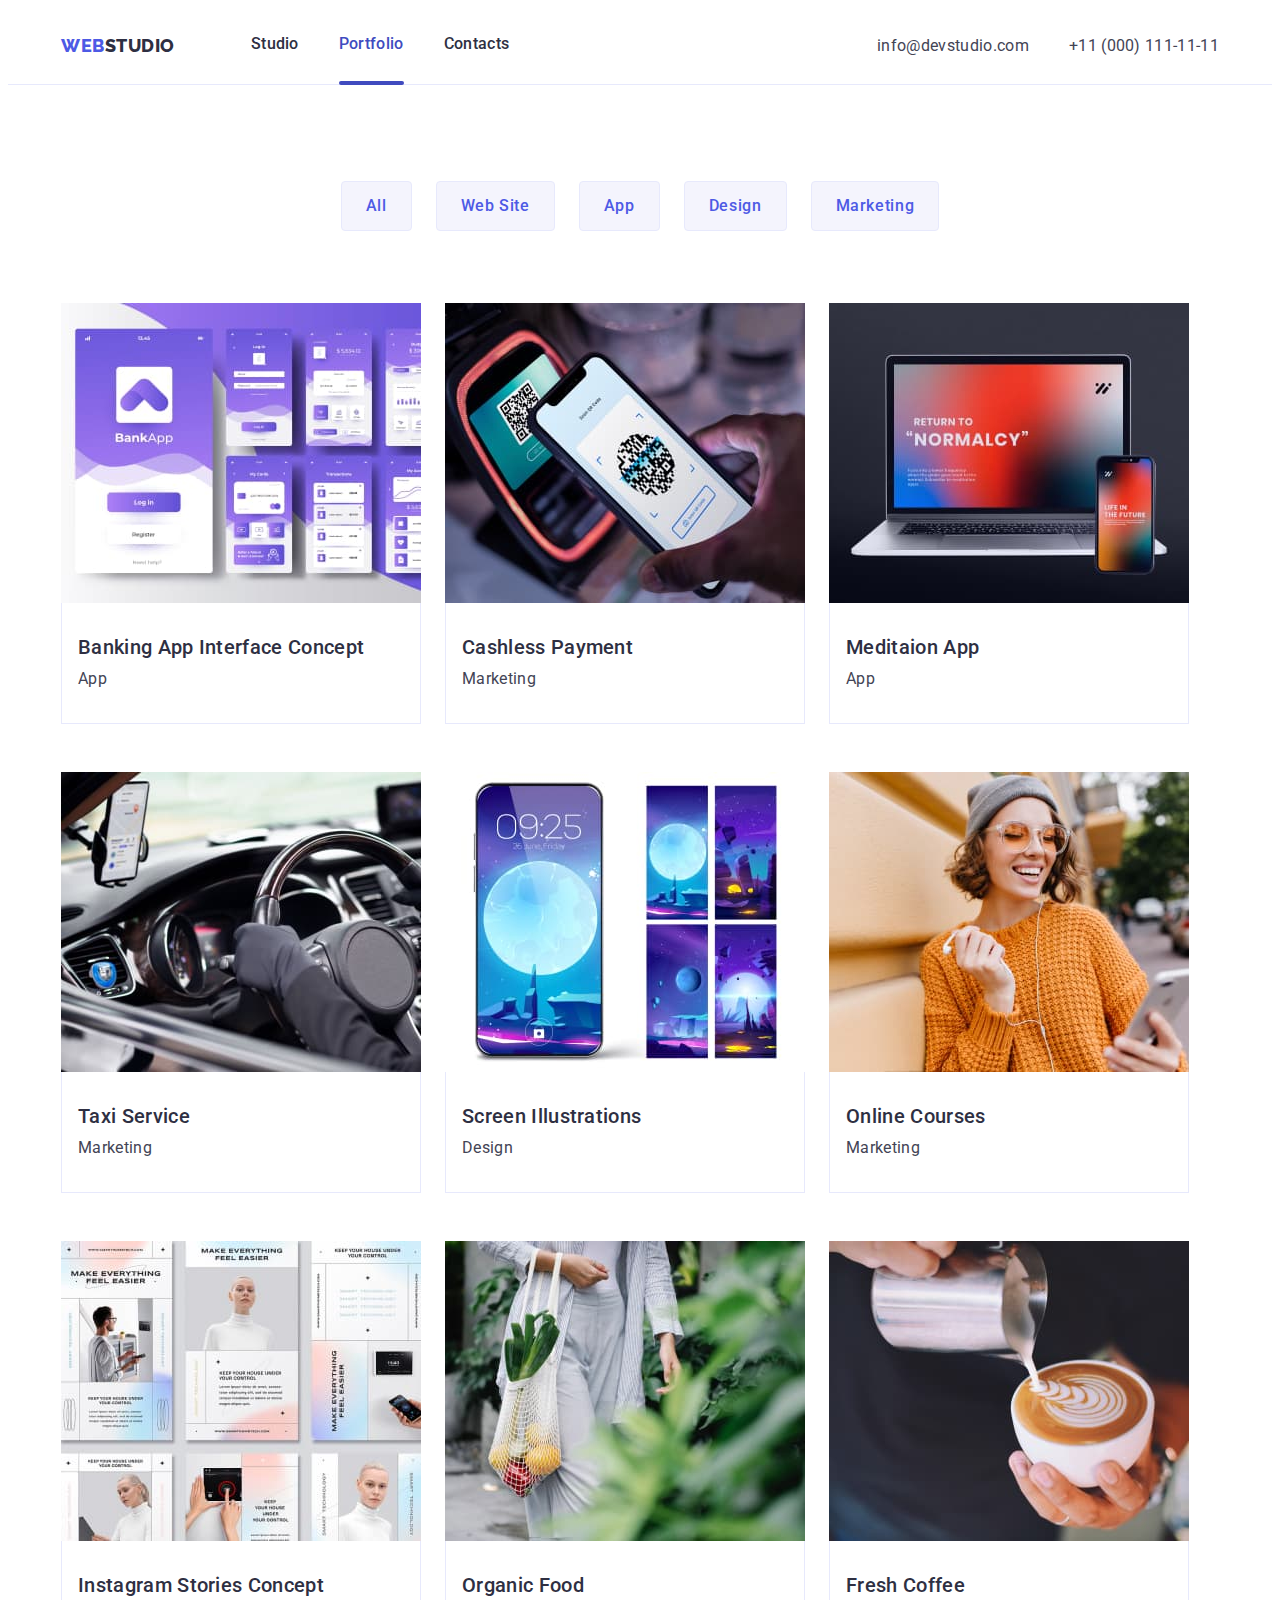
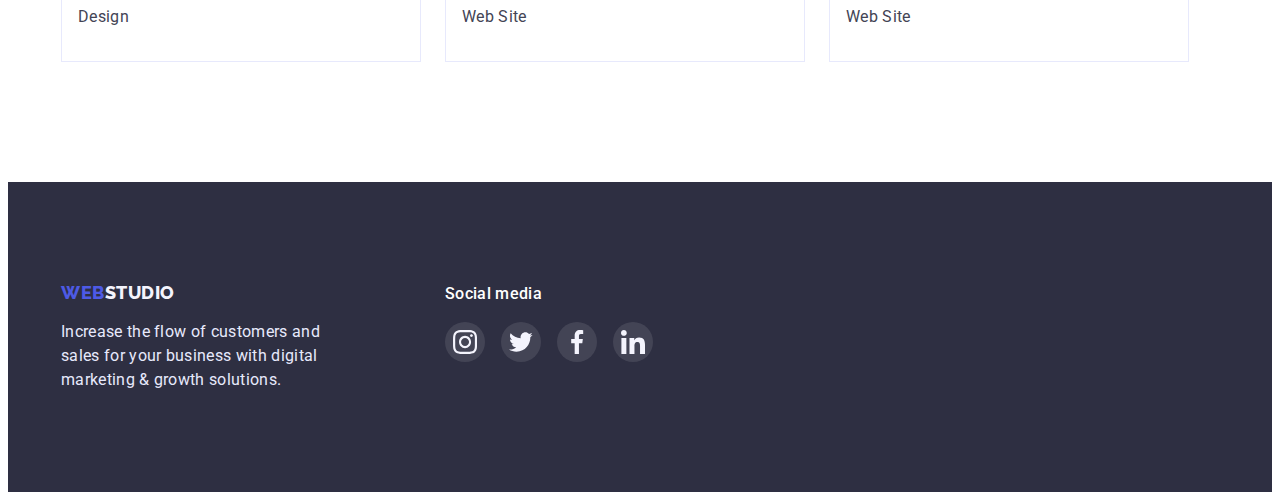
==== portfolio.html @ ba5baeff "Initial commit" ====
<!DOCTYPE html>
<html lang="en">
  <head>
    <meta charset="UTF-8" />
    <meta http-equiv="X-UA-Compatible" content="IE=edge" />
    <meta name="viewport" content="width=device-width, initial-scale=1.0" />
    <title>Web Studio</title>
    <link rel="preconnect" href="https://fonts.googleapis.com" />
    <link rel="preconnect" href="https://fonts.gstatic.com" crossorigin />
    <link
      href="https://fonts.googleapis.com/css2?family=Raleway:wght@800&family=Roboto:wght@400;500;700;900&display=swap"
      rel="stylesheet"
    />
    <link
      rel="stylesheet"
      href="https://cdnjs.cloudflare.com/ajax/libs/modern-normalize/1.1.0/modern-normalize.min.css"
      integrity="sha512-wpPYUAdjBVSE4KJnH1VR1HeZfpl1ub8YT/NKx4PuQ5NmX2tKuGu6U/JRp5y+Y8XG2tV+wKQpNHVUX03MfMFn9Q=="
      crossorigin="anonymous"
      referrerpolicy="no-referrer"
    />
    <link rel="stylesheet" href="./css/styles.css" />
  </head>
  <body>
    <header class="header">
      <div class="container header-container">
        <nav class="header-navigation">
          <a class="header-logo logo" href="./index.html">
            <span class="logo-color">Web</span>Studio
          </a>
          <ul class="header-list">
            <li class="header-item">
              <a class="header-link link" href="./index.html">Studio</a>
            </li>
            <li class="header-item">
              <a class="header-link current-link link" href="./portfolio.html"
                >Portfolio</a
              >
            </li>
            <li class="header-item">
              <a class="header-link link" href="">Contacts</a>
            </li>
          </ul>
        </nav>
        <address class="header-contacts">
          <ul class="contacts-list">
            <li class="contacts-item">
              <a class="header-mail link" href="mailto:info@devstudio.com"
                >info@devstudio.com
              </a>
            </li>
            <li class="contacts-item">
              <a class="header-phone link" href="tel:+11(000)111-11-11"
                >+11 (000) 111-11-11
              </a>
            </li>
          </ul>
        </address>
      </div>
    </header>
    <main>
      <!-- PORTFOLIO -->
      <section class="portfolio section">
        <h1 class="visually-hidden">Portfolio</h1>
        <div class="container">
          <ul class="portfolio-list-buttons">
            <li class="button-item">
              <button class="portfolio-btn btn" type="button">All</button>
            </li>
            <li class="button-item">
              <button class="portfolio-btn btn" type="button">Web Site</button>
            </li>
            <li class="button-item">
              <button class="portfolio-btn btn" type="button">App</button>
            </li>
            <li class="button-item">
              <button class="portfolio-btn btn" type="button">Design</button>
            </li>
            <li class="button-item">
              <button class="portfolio-btn btn" type="button">Marketing</button>
            </li>
          </ul>

          <ul class="portfolio-list-cards">
            <li class="card-item">
              <div class="card-img-wrap">
                <img
                  src="./images/portfolio/portfolio-img-banking.jpeg"
                  alt="Mobile banking app interface"
                  width="360"
                  height="300"
                />
                <p class="card-top-text">
                  14 Stylish and User-Friendly App Design Concepts · Task
                  Manager App · Calorie Tracker App · Exotic Fruit Ecommerce App
                  · Cloud Storage App
                </p>
              </div>
              <div class="card-wrap">
                <h2 class="subtitle">Banking App Interface Concept</h2>
                <p class="card-text">App</p>
              </div>
            </li>
            <li class="card-item">
              <div class="card-img-wrap">
                <img
                  src="./images/portfolio/portfolio-img-casless.jpeg"
                  alt="QR code mobile payment"
                  width="360"
                  height="300"
                />
                <p class="card-top-text">
                  14 Stylish and User-Friendly App Design Concepts · Task
                  Manager App · Calorie Tracker App · Exotic Fruit Ecommerce App
                  · Cloud Storage App
                </p>
              </div>
              <div class="card-wrap">
                <h2 class="subtitle">Cashless Payment</h2>
                <p class="card-text">Marketing</p>
              </div>
            </li>
            <li class="card-item">
              <div class="card-img-wrap">
                <img
                  src="./images/portfolio/portfolio-img-meditaion.jpeg"
                  alt="laptop and mobile phone with app"
                  width="360"
                  height="300"
                />
                <p class="card-top-text">
                  14 Stylish and User-Friendly App Design Concepts · Task
                  Manager App · Calorie Tracker App · Exotic Fruit Ecommerce App
                  · Cloud Storage App
                </p>
              </div>
              <div class="card-wrap">
                <h2 class="subtitle">Meditaion App</h2>
                <p class="card-text">App</p>
              </div>
            </li>
            <li class="card-item">
              <div class="card-img-wrap">
                <img
                  src="./images/portfolio/portfolio-img-taxi.jpeg"
                  alt="Taxi service"
                  width="360"
                  height="300"
                />
                <p class="card-top-text">
                  14 Stylish and User-Friendly App Design Concepts · Task
                  Manager App · Calorie Tracker App · Exotic Fruit Ecommerce App
                  · Cloud Storage App
                </p>
              </div>
              <div class="card-wrap">
                <h2 class="subtitle">Taxi Service</h2>
                <p class="card-text">Marketing</p>
              </div>
            </li>
            <li class="card-item">
              <div class="card-img-wrap">
                <img
                  src="./images/portfolio/portfolio-img-illustrations.jpeg"
                  alt="Moon cell phone screen illustration"
                  width="360"
                  height="300"
                />
                <p class="card-top-text">
                  14 Stylish and User-Friendly App Design Concepts · Task
                  Manager App · Calorie Tracker App · Exotic Fruit Ecommerce App
                  · Cloud Storage App
                </p>
              </div>
              <div class="card-wrap">
                <h2 class="subtitle">Screen Illustrations</h2>
                <p class="card-text">Design</p>
              </div>
            </li>
            <li class="card-item">
              <div class="card-img-wrap">
                <img
                  src="./images/portfolio/portfolio-img-courses.jpeg"
                  alt="Girl in headphones with phone"
                  width="360"
                  height="300"
                />
                <p class="card-top-text">
                  14 Stylish and User-Friendly App Design Concepts · Task
                  Manager App · Calorie Tracker App · Exotic Fruit Ecommerce App
                  · Cloud Storage App
                </p>
              </div>
              <div class="card-wrap">
                <h2 class="subtitle">Online Courses</h2>
                <p class="card-text">Marketing</p>
              </div>
            </li>
            <li class="card-item">
              <div class="card-img-wrap">
                <img
                  src="./images/portfolio/portfolio-img-instagram.jpeg"
                  alt="Instagram stories concept"
                  width="360"
                  height="300"
                />
                <p class="card-top-text">
                  14 Stylish and User-Friendly App Design Concepts · Task
                  Manager App · Calorie Tracker App · Exotic Fruit Ecommerce App
                  · Cloud Storage App
                </p>
              </div>
              <div class="card-wrap">
                <h2 class="subtitle">Instagram Stories Concept</h2>
                <p class="card-text">Design</p>
              </div>
            </li>
            <li class="card-item">
              <div class="card-img-wrap">
                <img
                  src="./images/portfolio/portfolio-img-food.jpeg"
                  alt="Girl with a mesh bag in which organic food"
                  width="360"
                  height="300"
                />
                <p class="card-top-text">
                  14 Stylish and User-Friendly App Design Concepts · Task
                  Manager App · Calorie Tracker App · Exotic Fruit Ecommerce App
                  · Cloud Storage App
                </p>
              </div>
              <div class="card-wrap">
                <h2 class="subtitle">Organic Food</h2>
                <p class="card-text">Web Site</p>
              </div>
            </li>
            <li class="card-item">
              <div class="card-img-wrap">
                <img
                  src="./images/portfolio/portfolio-img-coffee.jpeg"
                  alt="Fresh Coffee"
                  width="360"
                  height="300"
                />
                <p class="card-top-text">
                  14 Stylish and User-Friendly App Design Concepts · Task
                  Manager App · Calorie Tracker App · Exotic Fruit Ecommerce App
                  · Cloud Storage App
                </p>
              </div>
              <div class="card-wrap">
                <h2 class="subtitle">Fresh Coffee</h2>
                <p class="card-text">Web Site</p>
              </div>
            </li>
          </ul>
        </div>
      </section>
    </main>
    <footer class="footer">
      <div class="footer-wrap container">
        <div class="footer-logo-wrap">
          <a class="footer-logo logo" href="./index.html"
            ><span class="logo-color">Web</span>Studio</a
          >
          <p class="footer-text">
            Increase the flow of customers and sales for your business with
            digital marketing & growth solutions.
          </p>
        </div>
        <div class="footer-socials-wrap">
          <p class="footer-socials-title">Social media</p>
          <ul class="social-list">
            <li class="social-item">
              <a
                class="social-link"
                href="#"
                target="_blank"
                rel="noreferrer noopener nofollow"
                aria-label="instagram"
              >
                <svg class="social-icon" width="16" height="16">
                  <use href="./images/icons.svg#icon-instagram"></use>
                </svg>
              </a>
            </li>
            <li class="social-item">
              <a
                class="social-link"
                href="#"
                target="_blank"
                rel="noreferrer noopener nofollow"
                aria-label="twitter"
              >
                <svg class="social-icon" width="16" height="16">
                  <use href="./images/icons.svg#icon-twitter"></use>
                </svg>
              </a>
            </li>
            <li class="social-item">
              <a
                class="social-link"
                href="#"
                target="_blank"
                rel="noreferrer noopener nofollow"
                aria-label="facebook"
              >
                <svg class="social-icon" width="16" height="16">
                  <use href="./images/icons.svg#icon-facebook"></use>
                </svg>
              </a>
            </li>
            <li class="social-item">
              <a
                class="social-link"
                href="#"
                target="_blank"
                rel="noreferrer noopener nofollow"
                aria-label="linkedin"
              >
                <svg class="social-icon" width="16" height="16">
                  <use href="./images/icons.svg#icon-linkedin"></use>
                </svg>
              </a>
            </li>
          </ul>
        </div>
      </div>
    </footer>
  </body>
</html>
---- css/styles.css ----
/* ========= VARIABLES ========= */

:root {
  /* color */
  --primary-brand-color: #4d5ae5;
  --pressed-state-color: #404bbf;
  --dominant-color: #434455;
  --dark-color: #2e2f42;
  --cloud-color: #f4f4fd;
  --cornflower-color: #e7e9fc;
  --white-element: #ffffff;
  --light-slate: #8e8f99;
  --modal-bg: #fcfcfc;
  --footer-bg-social: #31d0aa;

  /* modal window */
  --back-drop-blue: rgba(46, 47, 66, 0.4);

  /* btn */
  --btn-br: 4px;

  /* gap */
  --light-gap: 16px;
  --item-gap: 24px;
  --nav-gap: 40px;

  /* trnsition */
  --td: 250ms;
  --ttf: cubic-bezier(0.4, 0, 0.2, 1);
}

/* ========= RESET STYLES ========= */

h1,
h2,
h3,
h4,
h5,
h6,
p {
  margin: 0;
}

ul {
  margin: 0;
  padding-left: 0;
  list-style: none;
}

button {
  cursor: pointer;
  border: none;
}

address {
  font-style: normal;
}

img {
  display: block;
}

/* ========= COMMON STYLES ========= */

body {
  font-family: 'Roboto', sans-serif;
  line-height: 1.5;
  color: var(--dominant-color);
  letter-spacing: 0.02em;
}

.container {
  width: 1158px;
  margin: 0 auto;
  padding-right: 15px;
  padding-left: 15px;
}

.section {
  padding-top: 120px;
  padding-bottom: 120px;
}

.logo {
  font-family: 'Raleway', sans-serif;
  font-size: 18px;
  font-weight: 800;
  line-height: calc(24 / 18);
  color: var(--dark-color);
  letter-spacing: 0.03em;
  text-transform: uppercase;
  text-decoration: none;
}

.link {
  text-decoration: none;
  color: var(--dark-color);

  transition-property: color;
  transition-duration: var(--td);
  transition-timing-function: var(--ttf);
}

.link:is(:hover, :focus) {
  color: var(--pressed-state-color);
}

.btn {
  font-family: inherit;
  font-size: inherit;
  font-weight: 500;
  line-height: 1.5;
  letter-spacing: 0.04em;
  color: var(--white-element);

  transition-property: background-color;
  transition-duration: var(--td);
  transition-timing-function: var(--ttf);
}

.btn:is(:hover, :focus, :active) {
  background-color: var(--pressed-state-color);
}

.subtitle {
  margin-bottom: 8px;

  font-weight: 500;
  font-size: 20px;
  line-height: 1.2;
  color: var(--dark-color);
}

.title {
  margin-bottom: 72px;

  font-size: 36px;
  line-height: calc(40 / 36);
  text-align: center;
  text-transform: capitalize;
  color: var(--dark-color);
}

/* ========= HEADER ========= */

.header {
  border-bottom: 1px solid var(--cornflower-color);
}

.header-container {
  display: flex;
  justify-content: space-between;
  align-items: center;
}

.header-navigation {
  display: flex;
  align-items: center;
}

.header-list {
  display: flex;
  gap: var(--nav-gap);
}

.contacts-list {
  display: flex;
  gap: var(--nav-gap);
}

.header-logo {
  margin-right: 76px;
}
.logo-color {
  color: var(--primary-brand-color);
}

.header-item {
  position: relative;
}

.current-link {
  color: var(--pressed-state-color);
}

.current-link::after {
  content: '';
  position: absolute;
  width: 100%;
  height: 4px;
  left: 0;
  bottom: -1px;

  background-color: var(--pressed-state-color);
  border-radius: 2px;
}

.header-link {
  display: block;
  padding-top: 24px;
  padding-bottom: 28px;

  font-weight: 500;
}

.header-mail,
.header-phone {
  padding-top: 24px;
  padding-bottom: 28px;

  color: var(--dominant-color);
}
/* ========= HERO ========= */

.hero {
  max-width: 1440px;
  margin: 0 auto;
  padding-top: 188px;
  padding-bottom: 188px;

  background-image: linear-gradient(
      rgba(46, 47, 66, 0.7),
      rgba(46, 47, 66, 0.7)
    ),
    url('../images/hero-image.jpeg');
  background-repeat: no-repeat;
  background-position: center;
  background-size: auto, cover;
}

.hero-title {
  max-width: 494px;
  margin: 0 auto;
  margin-bottom: 48px;

  font-size: 56px;
  line-height: calc(60 / 56);
  text-align: center;
  color: var(--white-element);
}

.hero-btn {
  display: block;
  margin: 0 auto;
  padding: 16px 32px;

  background-color: var(--primary-brand-color);
  box-shadow: 0px 4px 4px rgba(0, 0, 0, 0.15);
  border-radius: var(--btn-br);
}
/* ========= ABOUT ========= */

.about-list {
  display: flex;
  gap: var(--item-gap);
}

.about-item {
  max-width: 264px;
}

.about-subtitle {
  margin-bottom: 8px;
}

.icon-wrap {
  display: flex;
  justify-content: center;
  align-items: center;
  margin-bottom: 8px;
  padding-top: 24px;
  padding-bottom: 24px;

  border-radius: 4px;
  background-color: var(--cloud-color);
}

/* ========= WORK ========= */
.work {
  padding-top: 0;
}

.work-list {
  display: flex;
  gap: var(--item-gap);
  justify-content: center;
}

.work-item {
  border: 1px solid var(--cornflower-color);
}

/* ========= TEAM ========= */

.team {
  background-color: var(--cloud-color);
}

.team-list {
  display: flex;
  gap: var(--item-gap);
}

.team-item {
  background-color: var(--white-element);
  border-bottom-right-radius: 4px;
  border-bottom-left-radius: 4px;
  box-shadow: 0px 1px 6px rgba(46, 47, 66, 0.08),
    0px 1px 1px rgba(46, 47, 66, 0.16), 0px 2px 1px rgba(46, 47, 66, 0.08);
}

.team-wrap {
  padding: 32px 16px;
  text-align: center;
}

.team-text {
  margin: 8px;
}

/* ========= SOCIAL-ICON ========= */

.social-list {
  display: flex;
  gap: var(--item-gap);
}

.social-link {
  width: 40px;
  height: 40px;
  display: flex;
  justify-content: center;
  align-items: center;

  background-color: var(--primary-brand-color);
  border-radius: 50%;

  transition-property: background-color;
  transition-duration: var(--td);
  transition-timing-function: var(--ttf);
}

.social-link:is(:hover, :focus) {
  background-color: var(--pressed-state-color);
}

.social-icon {
  fill: var(--cloud-color);
}

/* ========= CUSTOMERS ========= */

.customers-list {
  display: flex;
  gap: var(--item-gap);
}
.customers-link {
  width: 168px;
  height: 88px;
  display: flex;
  justify-content: center;
  align-items: center;

  border: 1px solid var(--light-slate);
  border-radius: 4px;

  transition-property: border-color;
  transition-duration: var(--td);
  transition-timing-function: var(--ttf);
}

.customers-link:is(:hover, :focus) {
  border-color: var(--pressed-state-color);
}

.customers-icon {
  fill: var(--light-slate);

  transition-property: fill;
  transition-duration: var(--td);
  transition-timing-function: var(--ttf);
}

.customers-link:is(:hover, :focus) .customers-icon {
  fill: var(--pressed-state-color);
}

/* ========= PORTFOLIO ========= */

.portfolio {
  padding-top: 96px;
}
/* class for h1 title */
.visually-hidden {
  position: absolute;
  width: 1px;
  height: 1px;
  margin: -1px;
  border: 0;
  padding: 0;

  white-space: nowrap;
  clip: rect(0 0 0 0);
  clip-path: inset(50%);
  overflow: hidden;
}

.portfolio-list-buttons {
  display: flex;
  flex-wrap: wrap;
  justify-content: center;
  gap: var(--item-gap);
  margin-bottom: 72px;
}

.portfolio-btn {
  padding: 12px 24px;

  color: var(--primary-brand-color);

  background-color: var(--cloud-color);
  border: 1px solid var(--cornflower-color);
  border-radius: var(--btn-br);

  transition-property: color, box-shadow, background-color;
  transition-duration: var(--td);
  transition-timing-function: var(--ttf);
}

.portfolio-btn:is(:hover, :focus, :active) {
  color: var(--white-element);
  box-shadow: 0px 3px 1px rgba(0, 0, 0, 0.1), 0px 2px 1px rgba(0, 0, 0, 0.08),
    0px 2px 2px rgba(0, 0, 0, 0.12);
  background-color: var(--pressed-state-color);
}

.portfolio-list-cards {
  display: flex;
  flex-wrap: wrap;
  column-gap: var(--item-gap);
  row-gap: calc(var(--item-gap) * 2);
}

.card-item {
  transition-property: box-shadow;
  transition-duration: var(--td);
  transition-timing-function: var(--ttf);
}

.card-item:hover {
  box-shadow: 0px 1px 6px rgba(46, 47, 66, 0.08),
    0px 1px 1px rgba(46, 47, 66, 0.16), 0px 2px 1px rgba(46, 47, 66, 0.08);
}

.card-img-wrap {
  position: relative;
  overflow: hidden;
}

.card-top-text {
  position: absolute;
  top: 0;
  overflow: auto;

  height: 100%;
  padding: 40px 32px;

  color: var(--cloud-color);
  background-color: var(--primary-brand-color);

  transform: translateY(100%);
  transition-property: transform;
  transition-duration: var(--td);
  transition-timing-function: var(--ttf);
}

.card-item:hover .card-top-text {
  transform: translateY(0);
}

.card-wrap {
  padding: 32px 16px;

  border: 1px solid var(--cornflower-color);
  border-top: none;
}

/* ========= FOOTER ========= */

.footer {
  padding-top: 100px;
  padding-bottom: 100px;

  background-color: var(--dark-color);
}

.footer-logo-wrap {
  margin-right: 120px;
}

.footer-logo {
  display: block;
  margin-bottom: 16px;

  line-height: calc(22 / 18);
  color: var(--cloud-color);
}
.footer-text {
  width: 264px;
  color: var(--cornflower-color);
}

.footer-wrap {
  display: flex;
}

.footer-socials-title {
  margin-bottom: 16px;

  font-weight: 500;
  color: var(--white-element);
}

.footer-socials-wrap .social-list {
  gap: var(--light-gap);
}

.footer-socials-wrap .social-link {
  background-color: rgba(255, 255, 255, 0.1);
}

.footer-socials-wrap .social-link:is(:hover, :focus) {
  background-color: var(--footer-bg-social);
}

.footer-socials-wrap .social-icon {
  width: 24px;
  height: 24px;
}

/* ========= MODAL WINDOW ========= */

.backdrop {
  position: fixed;
  top: 0;

  width: 100%;
  height: 100%;

  background-color: rgba(46, 47, 66, 0.4);

  transition-property: opacity, visibility;
  transition-duration: var(--td);
  transition-timing-function: var(--ttf);
}

.is-hidden {
  opacity: 0;
  visibility: hidden;
  pointer-events: none;
}

.modal {
  position: absolute;
  top: 50%;
  left: 50%;

  width: 408px;
  min-height: 576px;
  padding: 24px 24px;

  background-color: var(--modal-bg);
  box-shadow: 0px 1px 1px rgba(0, 0, 0, 0.14), 0px 1px 3px rgba(0, 0, 0, 0.12),
    0px 2px 1px rgba(0, 0, 0, 0.2);
  border-radius: 4px;

  transform: translate(-50%, -50%) scale(1);
  transition-property: transform;
  transition-duration: var(--td);
  transition-timing-function: var(--ttf);
}

.backdrop.is-hidden .modal {
  transform: translate(-100%, -50%) scaleX(0);
}

.modal-close {
  display: flex;
  justify-content: center;
  align-items: center;
  width: 24px;
  height: 24px;
  margin-left: auto;

  background-color: var(--cornflower-color);
  border: 1px solid rgba(0, 0, 0, 0.1);
  border-radius: 50%;

  transition-property: background-color;
  transition-duration: var(--td);
  transition-timing-function: var(--ttf);
}

.modal-close:is(:hover, :focus, :active) {
  background-color: var(--pressed-state-color);
}

.icon-close-modal {
  transition-property: fill;
  transition-duration: var(--td);
  transition-timing-function: var(--ttf);
}

.modal-close:is(:hover, :focus, :active) .icon-close-modal {
  fill: var(--white-element);
}
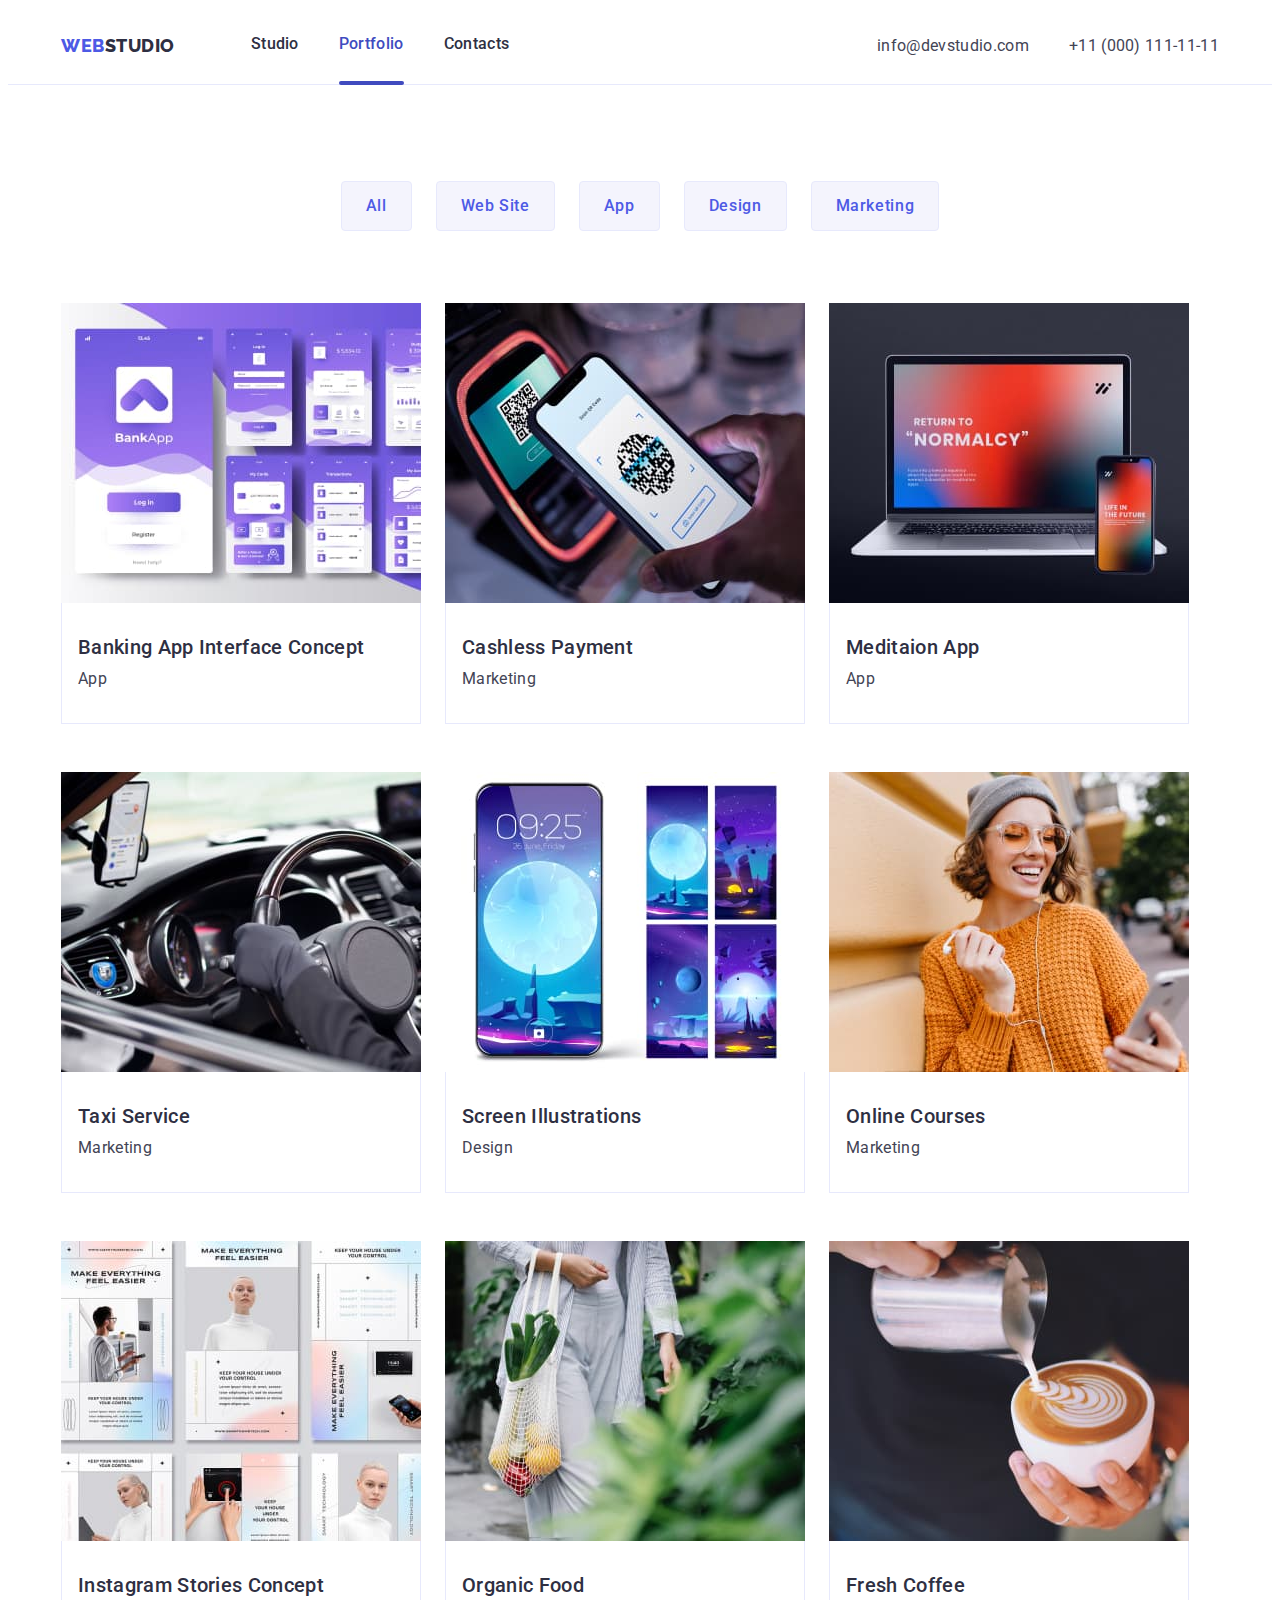
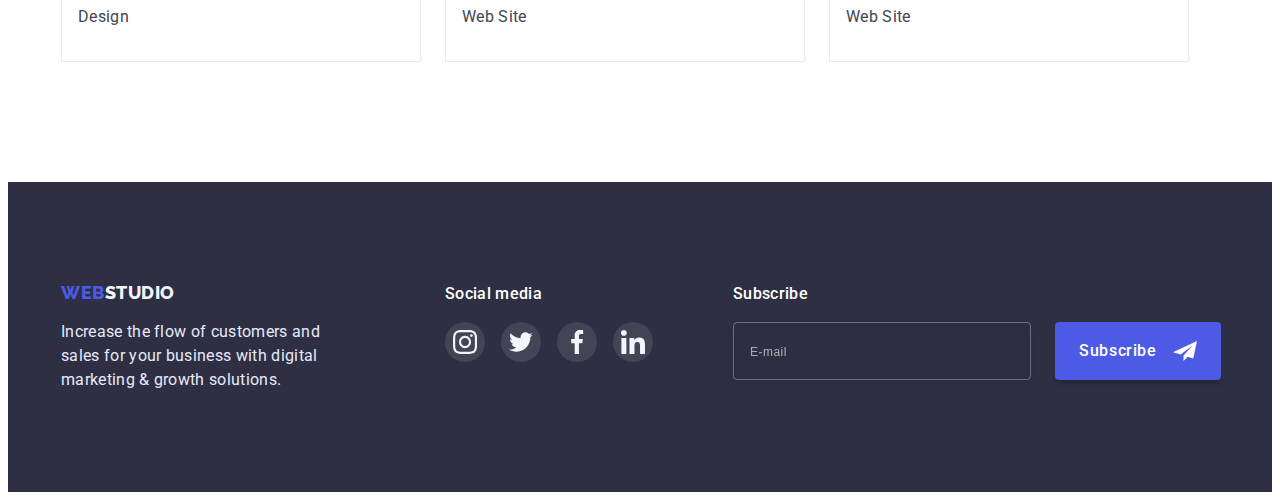
==== commit f3704299: "create footer form subscribe" ====
--- a/portfolio.html
+++ b/portfolio.html
@@ -256,6 +256,7 @@
         </div>
       </section>
     </main>
+    <!-- FOOTER -->
     <footer class="footer">
       <div class="footer-wrap container">
         <div class="footer-logo-wrap">
@@ -268,7 +269,7 @@
           </p>
         </div>
         <div class="footer-socials-wrap">
-          <p class="footer-socials-title">Social media</p>
+          <p class="footer-title">Social media</p>
           <ul class="social-list">
             <li class="social-item">
               <a
@@ -324,7 +325,26 @@
             </li>
           </ul>
         </div>
+        <div class="footer-subscribe-wrap">
+          <p class="footer-title">Subscribe</p>
+          <form class="subscribe-form">
+            <input
+              type="email"
+              name="user-email"
+              class="subscribe-input"
+              placeholder="E-mail"
+              required
+            />
+            <button type="submit" class="subscribe-btn hero-btn btn">
+              Subscribe
+              <svg class="subscribe-icon" width="24px" height="24px">
+                <use href="./images/icons.svg#icon-subscribe"></use>
+              </svg>
+            </button>
+          </form>
+        </div>
       </div>
     </footer>
+    <!-- / FOOTER -->
   </body>
 </html>
--- a/css/styles.css
+++ b/css/styles.css
@@ -15,6 +15,7 @@
 
   /* modal window */
   --back-drop-blue: rgba(46, 47, 66, 0.4);
+  --modal-input-border: 1px solid rgba(33, 33, 33, 0.2);
 
   /* btn */
   --btn-br: 4px;
@@ -47,9 +48,21 @@
   list-style: none;
 }
 
+a {
+  text-decoration: none;
+  outline: transparent;
+}
+
 button {
   cursor: pointer;
   border: none;
+  outline: transparent;
+}
+
+input,
+textarea {
+  background-color: transparent;
+  outline: transparent;
 }
 
 address {
@@ -93,7 +106,6 @@
 }
 
 .link {
-  text-decoration: none;
   color: var(--dark-color);
 
   transition-property: color;
@@ -139,6 +151,21 @@
   text-align: center;
   text-transform: capitalize;
   color: var(--dark-color);
+}
+
+/* class for hidden title */
+.visually-hidden {
+  position: absolute;
+  width: 1px;
+  height: 1px;
+  margin: -1px;
+  border: 0;
+  padding: 0;
+
+  white-space: nowrap;
+  clip: rect(0 0 0 0);
+  clip-path: inset(50%);
+  overflow: hidden;
 }
 
 /* ========= HEADER ========= */
@@ -390,20 +417,6 @@
 .portfolio {
   padding-top: 96px;
 }
-/* class for h1 title */
-.visually-hidden {
-  position: absolute;
-  width: 1px;
-  height: 1px;
-  margin: -1px;
-  border: 0;
-  padding: 0;
-
-  white-space: nowrap;
-  clip: rect(0 0 0 0);
-  clip-path: inset(50%);
-  overflow: hidden;
-}
 
 .portfolio-list-buttons {
   display: flex;
@@ -494,6 +507,10 @@
   background-color: var(--dark-color);
 }
 
+.footer-wrap {
+  display: flex;
+}
+
 .footer-logo-wrap {
   margin-right: 120px;
 }
@@ -505,20 +522,21 @@
   line-height: calc(22 / 18);
   color: var(--cloud-color);
 }
+
 .footer-text {
   width: 264px;
   color: var(--cornflower-color);
 }
 
-.footer-wrap {
-  display: flex;
-}
-
-.footer-socials-title {
+.footer-title {
   margin-bottom: 16px;
 
   font-weight: 500;
   color: var(--white-element);
+}
+
+.footer-socials-wrap {
+  margin-right: 80px;
 }
 
 .footer-socials-wrap .social-list {
@@ -538,6 +556,48 @@
   height: 24px;
 }
 
+.subscribe-form {
+  display: flex;
+  gap: var(--item-gap);
+}
+
+.subscribe-input {
+  width: 264px;
+  height: 40px;
+  padding: 8px 16px;
+
+  border: 1px solid rgba(255, 255, 255, 0.3);
+  filter: drop-shadow(0px 4px 4px rgba(0, 0, 0, 0.15));
+  border-radius: var(--btn-br);
+
+  transition-property: border-color;
+  transition-duration: var(--td);
+  transition-timing-function: var(--ttf);
+}
+
+.subscribe-input:is(:hover, :focus) {
+  border-color: var(--primary-brand-color);
+}
+
+.subscribe-input::placeholder {
+  font-size: 12px;
+  line-height: calc(24 / 12);
+  letter-spacing: 0.04em;
+
+  color: rgba(255, 255, 255, 0.6);
+}
+
+.subscribe-btn {
+  display: flex;
+  gap: var(--light-gap);
+  align-items: center;
+  justify-content: center;
+  padding: 8px 24px;
+}
+
+.subscribe-icon {
+  fill: var(--white-element);
+}
 /* ========= MODAL WINDOW ========= */
 
 .backdrop {
@@ -575,6 +635,7 @@
   border-radius: 4px;
 
   transform: translate(-50%, -50%) scale(1);
+
   transition-property: transform;
   transition-duration: var(--td);
   transition-timing-function: var(--ttf);
@@ -591,6 +652,7 @@
   width: 24px;
   height: 24px;
   margin-left: auto;
+  margin-bottom: 24px;
 
   background-color: var(--cornflower-color);
   border: 1px solid rgba(0, 0, 0, 0.1);
@@ -614,3 +676,141 @@
 .modal-close:is(:hover, :focus, :active) .icon-close-modal {
   fill: var(--white-element);
 }
+
+.modal-form {
+  line-height: 0;
+}
+
+.modal-title {
+  margin-bottom: 16px;
+
+  font-weight: 500;
+  text-align: center;
+}
+.modal-field {
+  margin-bottom: 8px;
+}
+
+.input-title {
+  display: block;
+  margin-bottom: 4px;
+
+  font-size: 12px;
+  line-height: calc(14 / 12);
+  letter-spacing: 0.04em;
+  color: var(--light-slate);
+}
+
+.input-inner-wrap {
+  position: relative;
+}
+
+.modal-input {
+  width: 100%;
+  height: 40px;
+  padding: 11px 16px;
+  padding-left: 38px;
+
+  border: var(--modal-input-border);
+  border-radius: var(--btn-br);
+
+  transition-property: border;
+  transition-duration: var(--td);
+  transition-timing-function: var(--ttf);
+}
+
+.modal-input:is(:hover, :focus) {
+  border-color: var(--primary-brand-color);
+}
+
+.modal-icon {
+  position: absolute;
+  left: 16px;
+  top: 50%;
+  transform: translateY(-50%);
+
+  transition-property: fill;
+  transition-duration: var(--td);
+  transition-timing-function: var(--ttf);
+}
+
+.modal-input:is(:hover, :focus) + .modal-icon {
+  fill: var(--primary-brand-color);
+}
+
+.textarea-wrap {
+  margin-bottom: 16px;
+}
+
+.modal-textarea {
+  width: 100%;
+  height: 120px;
+  padding: 8px 16px;
+  resize: none;
+
+  border: var(--modal-input-border);
+  border-radius: var(--btn-br);
+
+  transition-property: border-color;
+  transition-duration: var(--td);
+  transition-timing-function: var(--ttf);
+}
+
+.modal-textarea:is(:hover, :focus) {
+  border-color: var(--primary-brand-color);
+}
+
+.modal-textarea::placeholder {
+  font-size: 12px;
+  line-height: calc(16 / 12);
+  letter-spacing: 0.04em;
+
+  color: rgba(117, 117, 117, 0.5);
+}
+
+.check-wrap {
+  margin-bottom: 24px;
+}
+
+.check-text {
+  font-size: 12px;
+  line-height: calc(16 / 12);
+  letter-spacing: 0.04em;
+  color: #757575;
+}
+
+.check-text span {
+  display: inline-flex;
+  justify-content: center;
+  align-items: center;
+  width: 16px;
+  height: 16px;
+  margin-right: 8px;
+
+  fill: transparent;
+  border: 1.25px solid var(--dark-color);
+  border-radius: 2px;
+
+  transition-property: background-color, border-color, fill;
+  transition-duration: var(--td);
+  transition-timing-function: var(--ttf);
+}
+
+.modal-check:checked + .check-text span {
+  background-color: var(--pressed-state-color);
+  border-color: var(--pressed-state-color);
+  fill: var(--cloud-color);
+}
+
+.modal-check:is(:hover, :focus) + .check-text span {
+  border-color: var(--pressed-state-color);
+}
+
+.check-text-link {
+  color: var(--primary-brand-color);
+  text-decoration: underline;
+}
+
+.modal-btn {
+  width: 169px;
+}
